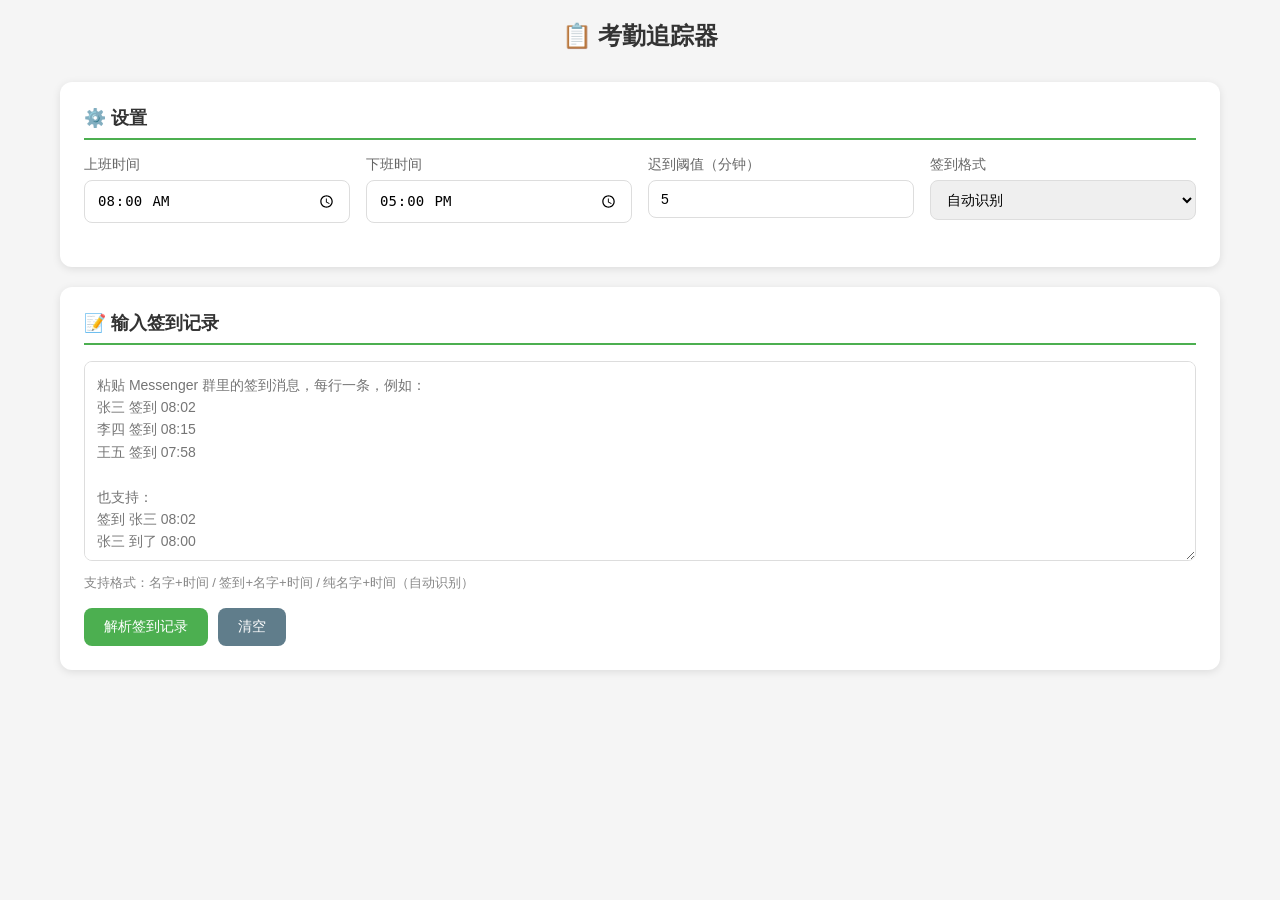
==== index.html @ cb8338b3 "feat: 考勤追踪器 - 纯前端单页应用，支持Messenger签到数据解析和CSV导出" ====
<!DOCTYPE html>
<html lang="zh-CN">
<head>
    <meta charset="UTF-8">
    <meta name="viewport" content="width=device-width, initial-scale=1.0">
    <title>考勤追踪器 - Attendance Tracker</title>
    <style>
        * { margin: 0; padding: 0; box-sizing: border-box; }
        body { font-family: -apple-system, BlinkMacSystemFont, 'Segoe UI', Roboto, sans-serif; background: #f5f5f5; min-height: 100vh; }
        .container { max-width: 1200px; margin: 0 auto; padding: 20px; }
        h1 { text-align: center; color: #333; margin-bottom: 30px; font-size: 24px; }
        .card { background: white; border-radius: 12px; padding: 24px; margin-bottom: 20px; box-shadow: 0 2px 8px rgba(0,0,0,0.1); }
        .card h2 { font-size: 18px; color: #333; margin-bottom: 16px; border-bottom: 2px solid #4CAF50; padding-bottom: 8px; }
        .settings-grid { display: grid; grid-template-columns: repeat(auto-fit, minmax(200px, 1fr)); gap: 16px; margin-bottom: 20px; }
        .form-group { display: flex; flex-direction: column; gap: 6px; }
        .form-group label { font-size: 14px; color: #666; font-weight: 500; }
        .form-group input, .form-group select { padding: 10px 12px; border: 1px solid #ddd; border-radius: 8px; font-size: 14px; }
        .form-group input:focus, .form-group select:focus { outline: none; border-color: #4CAF50; }
        textarea { width: 100%; min-height: 200px; padding: 12px; border: 1px solid #ddd; border-radius: 8px; font-size: 14px; resize: vertical; font-family: inherit; line-height: 1.6; }
        textarea:focus { outline: none; border-color: #4CAF50; }
        .btn { padding: 10px 20px; border: none; border-radius: 8px; font-size: 14px; cursor: pointer; transition: all 0.2s; }
        .btn-primary { background: #4CAF50; color: white; }
        .btn-primary:hover { background: #45a049; }
        .btn-secondary { background: #607D8B; color: white; }
        .btn-secondary:hover { background: #546E7A; }
        .btn-group { display: flex; gap: 10px; margin-top: 16px; flex-wrap: wrap; }
        table { width: 100%; border-collapse: collapse; margin-top: 16px; font-size: 14px; }
        th, td { padding: 12px; text-align: left; border-bottom: 1px solid #eee; }
        th { background: #f8f9fa; font-weight: 600; color: #333; }
        tr:hover { background: #f5f5f5; }
        .status-ok { color: #4CAF50; font-weight: 500; }
        .status-late { color: #f44336; font-weight: 500; }
        .status-early { color: #ff9800; font-weight: 500; }
        .status-absent { color: #9e9e9e; font-weight: 500; }
        .summary { display: grid; grid-template-columns: repeat(auto-fit, minmax(150px, 1fr)); gap: 16px; margin-top: 16px; }
        .summary-item { text-align: center; padding: 16px; background: #f8f9fa; border-radius: 8px; }
        .summary-item .number { font-size: 28px; font-weight: bold; color: #4CAF50; }
        .summary-item .label { font-size: 12px; color: #666; margin-top: 4px; }
        .hint { font-size: 13px; color: #888; margin-top: 8px; line-height: 1.5; }
        .tabs { display: flex; gap: 8px; margin-bottom: 16px; }
        .tab { padding: 8px 16px; border-radius: 20px; background: #f0f0f0; cursor: pointer; font-size: 14px; }
        .tab.active { background: #4CAF50; color: white; }
        .hidden { display: none; }
        @media (max-width: 600px) { .container { padding: 12px; } .card { padding: 16px; } }
    </style>
</head>
<body>
    <div class="container">
        <h1>📋 考勤追踪器</h1>

        <div class="card">
            <h2>⚙️ 设置</h2>
            <div class="settings-grid">
                <div class="form-group">
                    <label>上班时间</label>
                    <input type="time" id="workStart" value="08:00">
                </div>
                <div class="form-group">
                    <label>下班时间</label>
                    <input type="time" id="workEnd" value="17:00">
                </div>
                <div class="form-group">
                    <label>迟到阈值（分钟）</label>
                    <input type="number" id="lateThreshold" value="5" min="0">
                </div>
                <div class="form-group">
                    <label>签到格式</label>
                    <select id="format">
                        <option value="auto">自动识别</option>
                        <option value="签到 时间">签到 + 时间</option>
                        <option value="名字 时间">名字 + 时间</option>
                    </select>
                </div>
            </div>
        </div>

        <div class="card">
            <h2>📝 输入签到记录</h2>
            <textarea id="inputData" placeholder="粘贴 Messenger 群里的签到消息，每行一条，例如：&#10;张三 签到 08:02&#10;李四 签到 08:15&#10;王五 签到 07:58&#10;&#10;也支持：&#10;签到 张三 08:02&#10;张三 到了 08:00"></textarea>
            <div class="hint">支持格式：名字+时间 / 签到+名字+时间 / 纯名字+时间（自动识别）</div>
            <div class="btn-group">
                <button class="btn btn-primary" onclick="parseData()">解析签到记录</button>
                <button class="btn btn-secondary" onclick="clearAll()">清空</button>
            </div>
        </div>

        <div class="card hidden" id="resultCard">
            <h2>📊 考勤结果</h2>
            <div class="summary" id="summary"></div>

            <div class="tabs">
                <div class="tab active" onclick="showTab('table')">详细记录</div>
                <div class="tab" onclick="showTab('csv')">导出CSV</div>
            </div>

            <div id="tableView">
                <table>
                    <thead>
                        <tr>
                            <th>姓名</th>
                            <th>签到时间</th>
                            <th>状态</th>
                            <th>迟到分钟</th>
                            <th>备注</th>
                        </tr>
                    </thead>
                    <tbody id="resultBody"></tbody>
                </table>
            </div>

            <div id="csvView" class="hidden">
                <textarea id="csvOutput" readonly style="min-height: 150px;"></textarea>
                <div class="btn-group">
                    <button class="btn btn-primary" onclick="copyCSV()">复制CSV</button>
                    <button class="btn btn-secondary" onclick="downloadCSV()">下载CSV</button>
                </div>
            </div>
        </div>
    </div>

    <script>
        let parsedData = [];

        function parseTime(str) {
            str = str.trim();
            let match = str.match(/(\d{1,2})[:\uff1a](\d{2})/);
            if (match) return { h: parseInt(match[1]), m: parseInt(match[2]) };
            match = str.match(/(\d{1,2})点(\d{1,2})/);
            if (match) return { h: parseInt(match[1]), m: parseInt(match[2]) };
            match = str.match(/^(\d{1,2})(\d{2})$/);
            if (match) return { h: parseInt(match[1]), m: parseInt(match[2]) };
            return null;
        }

        function timeToMinutes(t) { return t.h * 60 + t.m; }

        function parseData() {
            const input = document.getElementById('inputData').value.trim();
            if (!input) return alert('请输入签到记录');

            const workStart = document.getElementById('workStart').value;
            const lateThreshold = parseInt(document.getElementById('lateThreshold').value);

            const startParts = workStart.split(':');
            const startMinutes = parseInt(startParts[0]) * 60 + parseInt(startParts[1]);

            const lines = input.split('\n').filter(l => l.trim());
            parsedData = [];

            lines.forEach(line => {
                line = line.trim();
                let name = '', timeStr = '', time = null;

                const patterns = [
                    /^(.+?)\s*(签到|到了|到|d|D)\s*(\d{1,2}[:\uff1a:]\d{2}|\d{1,2}点\d{1,2}|\d{4})/,
                    /^(签到|到了|到|d|D)\s*(.+?)\s*(\d{1,2}[:\uff1a:]\d{2}|\d{1,2}点\d{1,2}|\d{4})/,
                    /^(.+?)\s*(\d{1,2}[:\uff1a:]\d{2}|\d{1,2}点\d{1,2}|\d{4})/,
                ];

                for (const p of patterns) {
                    const m = line.match(p);
                    if (m) {
                        if (p === patterns[0]) { name = m[1]; timeStr = m[3]; }
                        else if (p === patterns[1]) { name = m[2]; timeStr = m[3]; }
                        else { name = m[1]; timeStr = m[2]; }
                        time = parseTime(timeStr);
                        break;
                    }
                }

                if (name && time) {
                    const arrival = timeToMinutes(time);
                    const diff = arrival - startMinutes;
                    const isLate = diff > lateThreshold;
                    parsedData.push({
                        name: name.trim(),
                        time: `${String(time.h).padStart(2,'0')}:${String(time.m).padStart(2,'0')}`,
                        status: isLate ? '迟到' : '正常',
                        lateMinutes: isLate ? diff : 0,
                        notes: isLate ? `迟到${diff}分钟` : '✓'
                    });
                }
            });

            if (parsedData.length === 0) {
                alert('未能解析出有效记录，请检查格式');
                return;
            }

            renderResults();
        }

        function renderResults() {
            const card = document.getElementById('resultCard');
            card.classList.remove('hidden');

            const total = parsedData.length;
            const late = parsedData.filter(d => d.status === '迟到').length;
            const onTime = total - late;
            document.getElementById('summary').innerHTML = `
                <div class="summary-item"><div class="number">${total}</div><div class="label">总签到</div></div>
                <div class="summary-item"><div class="number" style="color:#4CAF50">${onTime}</div><div class="label">正常</div></div>
                <div class="summary-item"><div class="number" style="color:#f44336">${late}</div><div class="label">迟到</div></div>
            `;

            const tbody = document.getElementById('resultBody');
            tbody.innerHTML = parsedData.map(d => `
                <tr>
                    <td>${d.name}</td>
                    <td>${d.time}</td>
                    <td class="${d.status === '迟到' ? 'status-late' : 'status-ok'}">${d.status}</td>
                    <td>${d.lateMinutes || '-'}</td>
                    <td>${d.notes}</td>
                </tr>
            `).join('');

            let csv = '姓名,签到时间,状态,迟到分钟,备注\n';
            parsedData.forEach(d => {
                csv += `${d.name},${d.time},${d.status},${d.lateMinutes || 0},${d.notes}\n`;
            });
            document.getElementById('csvOutput').value = csv;
        }

        function showTab(tab) {
            document.querySelectorAll('.tab').forEach((t, i) => t.classList.toggle('active', (tab === 'table' && i === 0) || (tab === 'csv' && i === 1)));
            document.getElementById('tableView').classList.toggle('hidden', tab !== 'table');
            document.getElementById('csvView').classList.toggle('hidden', tab !== 'csv');
        }

        function copyCSV() {
            const el = document.getElementById('csvOutput');
            el.select();
            document.execCommand('copy');
            alert('CSV 已复制到剪贴板');
        }

        function downloadCSV() {
            const csv = document.getElementById('csvOutput').value;
            const blob = new Blob(['\uFEFF' + csv], { type: 'text/csv;charset=utf-8;' });
            const link = document.createElement('a');
            link.href = URL.createObjectURL(blob);
            link.download = `考勤记录_${new Date().toISOString().slice(0,10)}.csv`;
            link.click();
        }

        function clearAll() {
            document.getElementById('inputData').value = '';
            document.getElementById('resultCard').classList.add('hidden');
            parsedData = [];
        }
    </script>
</body>
</html>
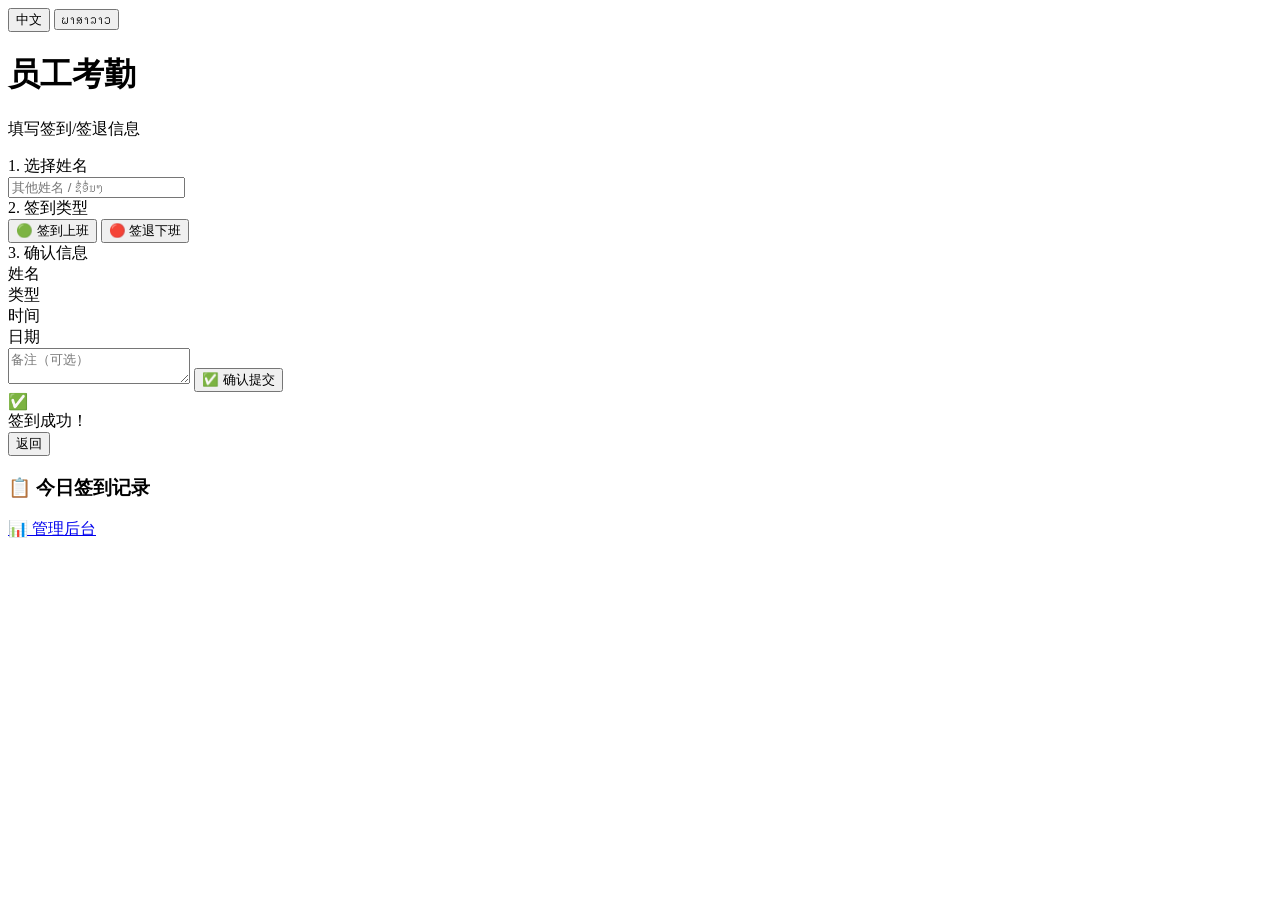
==== commit 4e55c01c: "feat: 双语考勤表单系统（中文+老挝文） - 员工签到/签退表单 - 管理后台+CSV导出 - Supabase云端存储或本地localStorage - 支持中老双语切换" ====
--- a/index.html
+++ b/index.html
@@ -3,251 +3,66 @@
 <head>
     <meta charset="UTF-8">
     <meta name="viewport" content="width=device-width, initial-scale=1.0">
-    <title>考勤追踪器 - Attendance Tracker</title>
-    <style>
-        * { margin: 0; padding: 0; box-sizing: border-box; }
-        body { font-family: -apple-system, BlinkMacSystemFont, 'Segoe UI', Roboto, sans-serif; background: #f5f5f5; min-height: 100vh; }
-        .container { max-width: 1200px; margin: 0 auto; padding: 20px; }
-        h1 { text-align: center; color: #333; margin-bottom: 30px; font-size: 24px; }
-        .card { background: white; border-radius: 12px; padding: 24px; margin-bottom: 20px; box-shadow: 0 2px 8px rgba(0,0,0,0.1); }
-        .card h2 { font-size: 18px; color: #333; margin-bottom: 16px; border-bottom: 2px solid #4CAF50; padding-bottom: 8px; }
-        .settings-grid { display: grid; grid-template-columns: repeat(auto-fit, minmax(200px, 1fr)); gap: 16px; margin-bottom: 20px; }
-        .form-group { display: flex; flex-direction: column; gap: 6px; }
-        .form-group label { font-size: 14px; color: #666; font-weight: 500; }
-        .form-group input, .form-group select { padding: 10px 12px; border: 1px solid #ddd; border-radius: 8px; font-size: 14px; }
-        .form-group input:focus, .form-group select:focus { outline: none; border-color: #4CAF50; }
-        textarea { width: 100%; min-height: 200px; padding: 12px; border: 1px solid #ddd; border-radius: 8px; font-size: 14px; resize: vertical; font-family: inherit; line-height: 1.6; }
-        textarea:focus { outline: none; border-color: #4CAF50; }
-        .btn { padding: 10px 20px; border: none; border-radius: 8px; font-size: 14px; cursor: pointer; transition: all 0.2s; }
-        .btn-primary { background: #4CAF50; color: white; }
-        .btn-primary:hover { background: #45a049; }
-        .btn-secondary { background: #607D8B; color: white; }
-        .btn-secondary:hover { background: #546E7A; }
-        .btn-group { display: flex; gap: 10px; margin-top: 16px; flex-wrap: wrap; }
-        table { width: 100%; border-collapse: collapse; margin-top: 16px; font-size: 14px; }
-        th, td { padding: 12px; text-align: left; border-bottom: 1px solid #eee; }
-        th { background: #f8f9fa; font-weight: 600; color: #333; }
-        tr:hover { background: #f5f5f5; }
-        .status-ok { color: #4CAF50; font-weight: 500; }
-        .status-late { color: #f44336; font-weight: 500; }
-        .status-early { color: #ff9800; font-weight: 500; }
-        .status-absent { color: #9e9e9e; font-weight: 500; }
-        .summary { display: grid; grid-template-columns: repeat(auto-fit, minmax(150px, 1fr)); gap: 16px; margin-top: 16px; }
-        .summary-item { text-align: center; padding: 16px; background: #f8f9fa; border-radius: 8px; }
-        .summary-item .number { font-size: 28px; font-weight: bold; color: #4CAF50; }
-        .summary-item .label { font-size: 12px; color: #666; margin-top: 4px; }
-        .hint { font-size: 13px; color: #888; margin-top: 8px; line-height: 1.5; }
-        .tabs { display: flex; gap: 8px; margin-bottom: 16px; }
-        .tab { padding: 8px 16px; border-radius: 20px; background: #f0f0f0; cursor: pointer; font-size: 14px; }
-        .tab.active { background: #4CAF50; color: white; }
-        .hidden { display: none; }
-        @media (max-width: 600px) { .container { padding: 12px; } .card { padding: 16px; } }
-    </style>
+    <title>考勤系统 | ລະບົບການເຊັກອິນ</title>
+    <link rel="stylesheet" href="style.css">
 </head>
 <body>
     <div class="container">
-        <h1>📋 考勤追踪器</h1>
-
-        <div class="card">
-            <h2>⚙️ 设置</h2>
-            <div class="settings-grid">
-                <div class="form-group">
-                    <label>上班时间</label>
-                    <input type="time" id="workStart" value="08:00">
-                </div>
-                <div class="form-group">
-                    <label>下班时间</label>
-                    <input type="time" id="workEnd" value="17:00">
-                </div>
-                <div class="form-group">
-                    <label>迟到阈值（分钟）</label>
-                    <input type="number" id="lateThreshold" value="5" min="0">
-                </div>
-                <div class="form-group">
-                    <label>签到格式</label>
-                    <select id="format">
-                        <option value="auto">自动识别</option>
-                        <option value="签到 时间">签到 + 时间</option>
-                        <option value="名字 时间">名字 + 时间</option>
-                    </select>
+        <div class="lang-switch">
+            <button id="btn-zh" class="lang-btn active" onclick="setLang('zh')">中文</button>
+            <button id="btn-la" class="lang-btn" onclick="setLang('la')">ພາສາລາວ</button>
+        </div>
+        <div class="header">
+            <h1 id="title">员工考勤</h1>
+            <p id="subtitle">填写签到/签退信息</p>
+            <div class="date-display" id="current-date"></div>
+            <div class="time-display" id="current-time"></div>
+        </div>
+        <div class="form-card" id="checkin-card">
+            <div class="step" id="step1">
+                <div class="step-label" id="step1-label">1. 选择姓名</div>
+                <div class="name-grid" id="name-grid"></div>
+                <div class="custom-name">
+                    <input type="text" id="custom-name-input" placeholder="其他姓名 / ຊື່ອື່ນໆ" />
                 </div>
             </div>
-        </div>
-
-        <div class="card">
-            <h2>📝 输入签到记录</h2>
-            <textarea id="inputData" placeholder="粘贴 Messenger 群里的签到消息，每行一条，例如：&#10;张三 签到 08:02&#10;李四 签到 08:15&#10;王五 签到 07:58&#10;&#10;也支持：&#10;签到 张三 08:02&#10;张三 到了 08:00"></textarea>
-            <div class="hint">支持格式：名字+时间 / 签到+名字+时间 / 纯名字+时间（自动识别）</div>
-            <div class="btn-group">
-                <button class="btn btn-primary" onclick="parseData()">解析签到记录</button>
-                <button class="btn btn-secondary" onclick="clearAll()">清空</button>
+            <div class="step hidden" id="step2">
+                <div class="step-label" id="step2-label">2. 签到类型</div>
+                <div class="type-btns">
+                    <button class="type-btn checkin" onclick="selectType('checkin')">
+                        <span class="type-icon">🟢</span>
+                        <span id="label-checkin">签到上班</span>
+                    </button>
+                    <button class="type-btn checkout" onclick="selectType('checkout')">
+                        <span class="type-icon">🔴</span>
+                        <span id="label-checkout">签退下班</span>
+                    </button>
+                </div>
+            </div>
+            <div class="step hidden" id="step3">
+                <div class="step-label" id="step3-label">3. 确认信息</div>
+                <div class="confirm-box">
+                    <div class="confirm-row"><span class="confirm-label" id="confirm-name-label">姓名</span><span class="confirm-value" id="confirm-name"></span></div>
+                    <div class="confirm-row"><span class="confirm-label" id="confirm-type-label">类型</span><span class="confirm-value" id="confirm-type"></span></div>
+                    <div class="confirm-row"><span class="confirm-label" id="confirm-time-label">时间</span><span class="confirm-value" id="confirm-time"></span></div>
+                    <div class="confirm-row"><span class="confirm-label" id="confirm-date-label">日期</span><span class="confirm-value" id="confirm-date"></span></div>
+                </div>
+                <textarea id="notes-input" rows="2" placeholder="备注（可选）"></textarea>
+                <button class="submit-btn" onclick="submitRecord()"><span id="submit-label">✅ 确认提交</span></button>
             </div>
         </div>
-
-        <div class="card hidden" id="resultCard">
-            <h2>📊 考勤结果</h2>
-            <div class="summary" id="summary"></div>
-
-            <div class="tabs">
-                <div class="tab active" onclick="showTab('table')">详细记录</div>
-                <div class="tab" onclick="showTab('csv')">导出CSV</div>
-            </div>
-
-            <div id="tableView">
-                <table>
-                    <thead>
-                        <tr>
-                            <th>姓名</th>
-                            <th>签到时间</th>
-                            <th>状态</th>
-                            <th>迟到分钟</th>
-                            <th>备注</th>
-                        </tr>
-                    </thead>
-                    <tbody id="resultBody"></tbody>
-                </table>
-            </div>
-
-            <div id="csvView" class="hidden">
-                <textarea id="csvOutput" readonly style="min-height: 150px;"></textarea>
-                <div class="btn-group">
-                    <button class="btn btn-primary" onclick="copyCSV()">复制CSV</button>
-                    <button class="btn btn-secondary" onclick="downloadCSV()">下载CSV</button>
-                </div>
-            </div>
+        <div class="success-msg hidden" id="success-msg">
+            <div class="success-icon">✅</div>
+            <div id="success-text">签到成功！</div>
+            <button class="back-btn" onclick="resetForm()"><span id="back-label">返回</span></button>
         </div>
+        <div class="history-section" id="history-section">
+            <h3 id="history-title">📋 今日签到记录</h3>
+            <div id="history-list"></div>
+        </div>
+        <div class="footer-links"><a href="admin.html" id="admin-link">📊 管理后台</a></div>
     </div>
-
-    <script>
-        let parsedData = [];
-
-        function parseTime(str) {
-            str = str.trim();
-            let match = str.match(/(\d{1,2})[:\uff1a](\d{2})/);
-            if (match) return { h: parseInt(match[1]), m: parseInt(match[2]) };
-            match = str.match(/(\d{1,2})点(\d{1,2})/);
-            if (match) return { h: parseInt(match[1]), m: parseInt(match[2]) };
-            match = str.match(/^(\d{1,2})(\d{2})$/);
-            if (match) return { h: parseInt(match[1]), m: parseInt(match[2]) };
-            return null;
-        }
-
-        function timeToMinutes(t) { return t.h * 60 + t.m; }
-
-        function parseData() {
-            const input = document.getElementById('inputData').value.trim();
-            if (!input) return alert('请输入签到记录');
-
-            const workStart = document.getElementById('workStart').value;
-            const lateThreshold = parseInt(document.getElementById('lateThreshold').value);
-
-            const startParts = workStart.split(':');
-            const startMinutes = parseInt(startParts[0]) * 60 + parseInt(startParts[1]);
-
-            const lines = input.split('\n').filter(l => l.trim());
-            parsedData = [];
-
-            lines.forEach(line => {
-                line = line.trim();
-                let name = '', timeStr = '', time = null;
-
-                const patterns = [
-                    /^(.+?)\s*(签到|到了|到|d|D)\s*(\d{1,2}[:\uff1a:]\d{2}|\d{1,2}点\d{1,2}|\d{4})/,
-                    /^(签到|到了|到|d|D)\s*(.+?)\s*(\d{1,2}[:\uff1a:]\d{2}|\d{1,2}点\d{1,2}|\d{4})/,
-                    /^(.+?)\s*(\d{1,2}[:\uff1a:]\d{2}|\d{1,2}点\d{1,2}|\d{4})/,
-                ];
-
-                for (const p of patterns) {
-                    const m = line.match(p);
-                    if (m) {
-                        if (p === patterns[0]) { name = m[1]; timeStr = m[3]; }
-                        else if (p === patterns[1]) { name = m[2]; timeStr = m[3]; }
-                        else { name = m[1]; timeStr = m[2]; }
-                        time = parseTime(timeStr);
-                        break;
-                    }
-                }
-
-                if (name && time) {
-                    const arrival = timeToMinutes(time);
-                    const diff = arrival - startMinutes;
-                    const isLate = diff > lateThreshold;
-                    parsedData.push({
-                        name: name.trim(),
-                        time: `${String(time.h).padStart(2,'0')}:${String(time.m).padStart(2,'0')}`,
-                        status: isLate ? '迟到' : '正常',
-                        lateMinutes: isLate ? diff : 0,
-                        notes: isLate ? `迟到${diff}分钟` : '✓'
-                    });
-                }
-            });
-
-            if (parsedData.length === 0) {
-                alert('未能解析出有效记录，请检查格式');
-                return;
-            }
-
-            renderResults();
-        }
-
-        function renderResults() {
-            const card = document.getElementById('resultCard');
-            card.classList.remove('hidden');
-
-            const total = parsedData.length;
-            const late = parsedData.filter(d => d.status === '迟到').length;
-            const onTime = total - late;
-            document.getElementById('summary').innerHTML = `
-                <div class="summary-item"><div class="number">${total}</div><div class="label">总签到</div></div>
-                <div class="summary-item"><div class="number" style="color:#4CAF50">${onTime}</div><div class="label">正常</div></div>
-                <div class="summary-item"><div class="number" style="color:#f44336">${late}</div><div class="label">迟到</div></div>
-            `;
-
-            const tbody = document.getElementById('resultBody');
-            tbody.innerHTML = parsedData.map(d => `
-                <tr>
-                    <td>${d.name}</td>
-                    <td>${d.time}</td>
-                    <td class="${d.status === '迟到' ? 'status-late' : 'status-ok'}">${d.status}</td>
-                    <td>${d.lateMinutes || '-'}</td>
-                    <td>${d.notes}</td>
-                </tr>
-            `).join('');
-
-            let csv = '姓名,签到时间,状态,迟到分钟,备注\n';
-            parsedData.forEach(d => {
-                csv += `${d.name},${d.time},${d.status},${d.lateMinutes || 0},${d.notes}\n`;
-            });
-            document.getElementById('csvOutput').value = csv;
-        }
-
-        function showTab(tab) {
-            document.querySelectorAll('.tab').forEach((t, i) => t.classList.toggle('active', (tab === 'table' && i === 0) || (tab === 'csv' && i === 1)));
-            document.getElementById('tableView').classList.toggle('hidden', tab !== 'table');
-            document.getElementById('csvView').classList.toggle('hidden', tab !== 'csv');
-        }
-
-        function copyCSV() {
-            const el = document.getElementById('csvOutput');
-            el.select();
-            document.execCommand('copy');
-            alert('CSV 已复制到剪贴板');
-        }
-
-        function downloadCSV() {
-            const csv = document.getElementById('csvOutput').value;
-            const blob = new Blob(['\uFEFF' + csv], { type: 'text/csv;charset=utf-8;' });
-            const link = document.createElement('a');
-            link.href = URL.createObjectURL(blob);
-            link.download = `考勤记录_${new Date().toISOString().slice(0,10)}.csv`;
-            link.click();
-        }
-
-        function clearAll() {
-            document.getElementById('inputData').value = '';
-            document.getElementById('resultCard').classList.add('hidden');
-            parsedData = [];
-        }
-    </script>
+    <script src="config.js"></script>
+    <script src="app.js"></script>
 </body>
 </html>
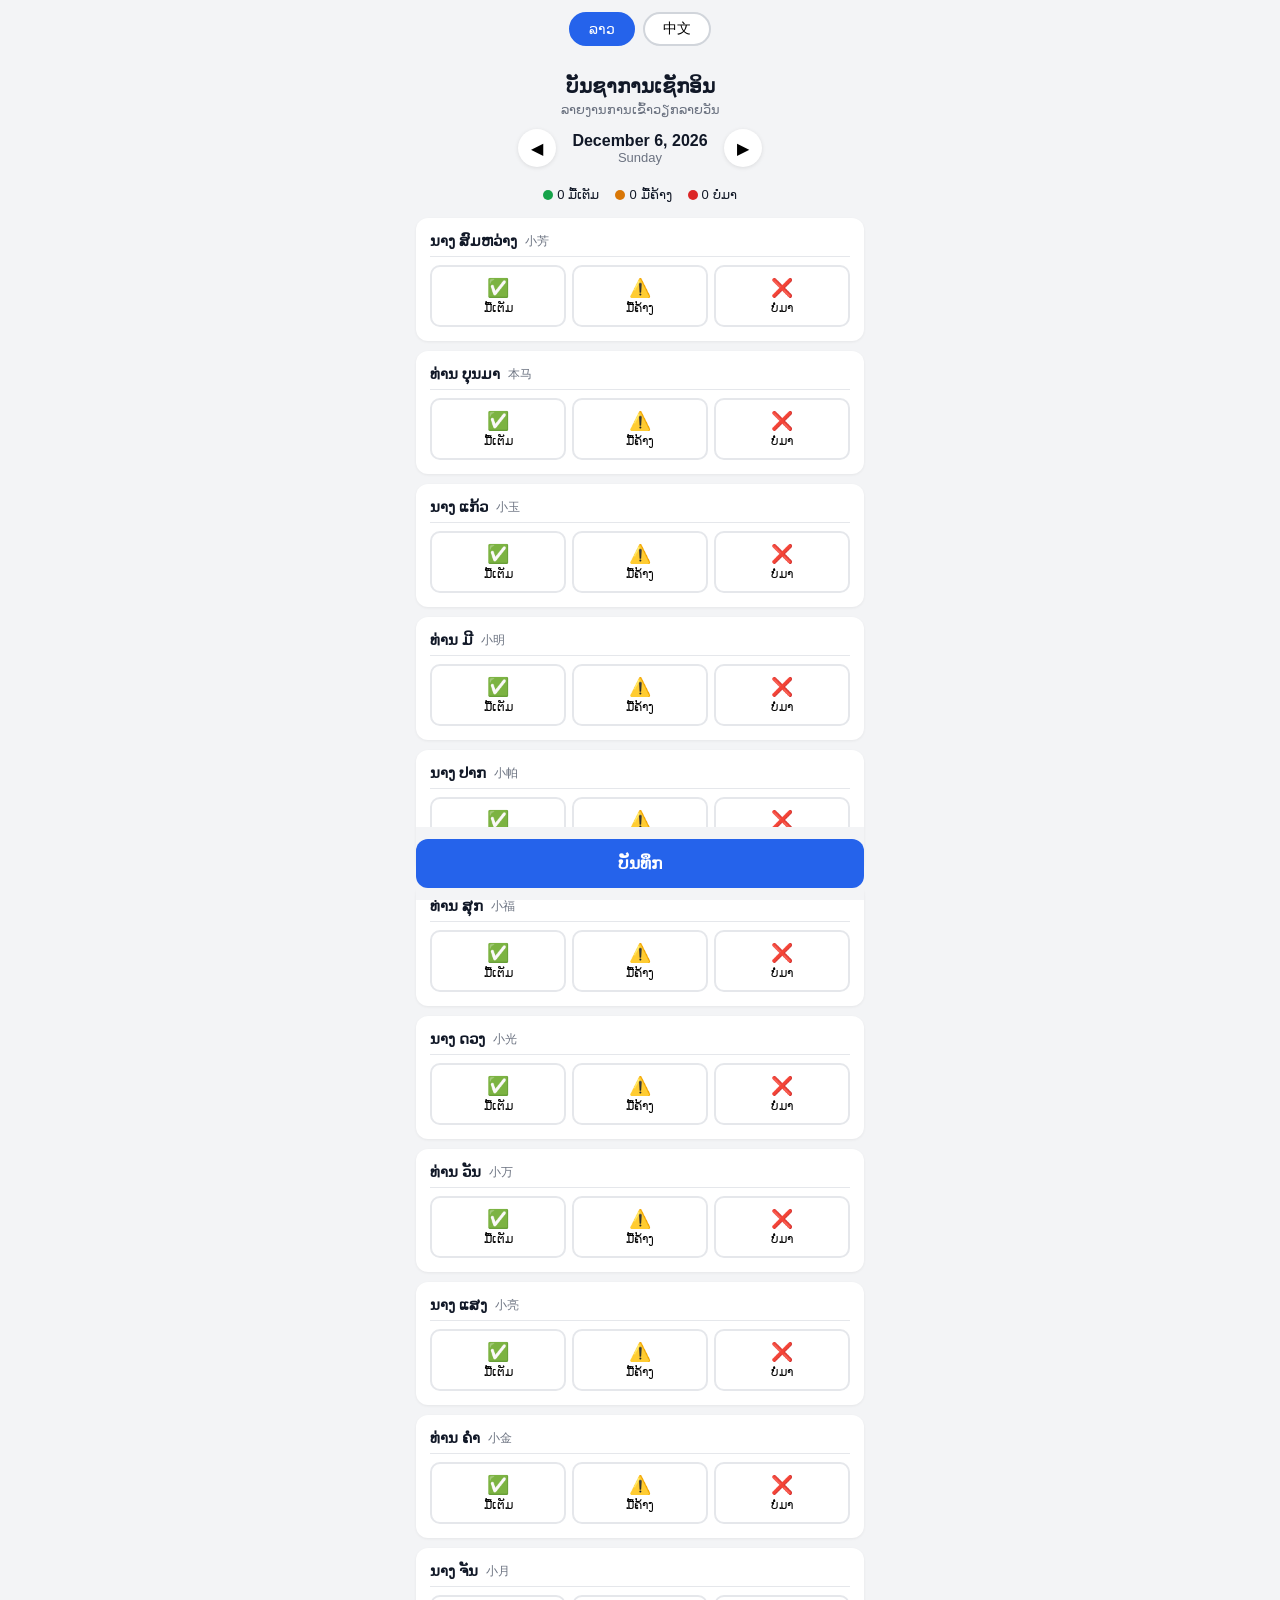
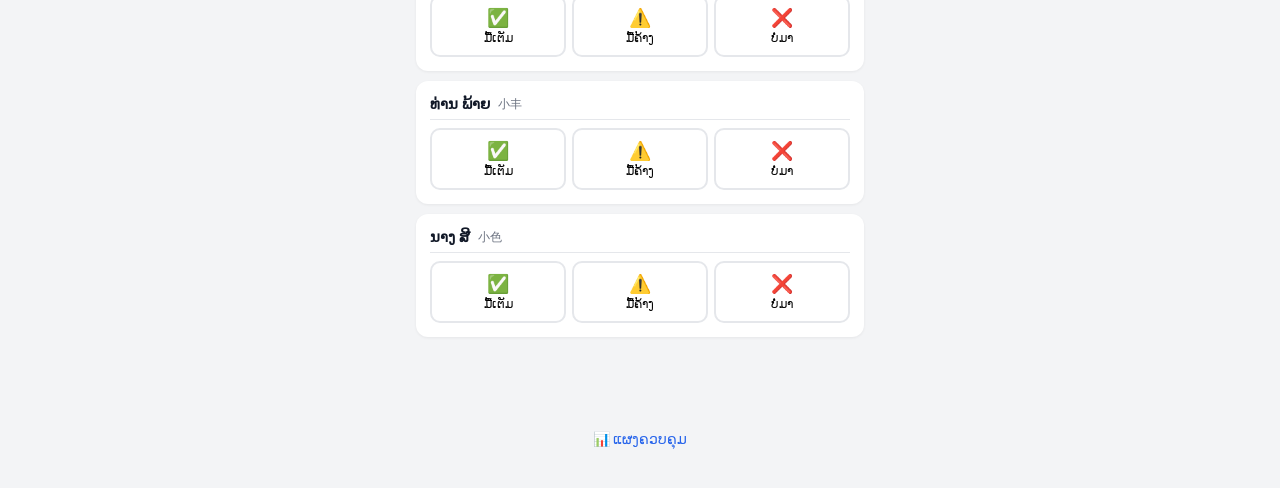
==== commit 177007e6: "feat: 重写为每日考勤表单系统 - 老挝主管每天给每人勾选:全天/半天/缺勤 - 中老双语切换 - 月度汇总统计 - CSV导出 - 支持localStorage离线使用" ====
--- a/index.html
+++ b/index.html
@@ -1,66 +1,41 @@
 <!DOCTYPE html>
-<html lang="zh-CN">
+<html lang="lo">
 <head>
     <meta charset="UTF-8">
     <meta name="viewport" content="width=device-width, initial-scale=1.0">
-    <title>考勤系统 | ລະບົບການເຊັກອິນ</title>
+    <title>ລະບົບການເຊັກອິນ</title>
     <link rel="stylesheet" href="style.css">
 </head>
 <body>
-    <div class="container">
-        <div class="lang-switch">
-            <button id="btn-zh" class="lang-btn active" onclick="setLang('zh')">中文</button>
-            <button id="btn-la" class="lang-btn" onclick="setLang('la')">ພາສາລາວ</button>
+    <div class="app">
+        <div class="lang-bar">
+            <button class="lang-btn active" data-lang="lo" onclick="setLang('lo')">ລາວ</button>
+            <button class="lang-btn" data-lang="zh" onclick="setLang('zh')">中文</button>
         </div>
         <div class="header">
-            <h1 id="title">员工考勤</h1>
-            <p id="subtitle">填写签到/签退信息</p>
-            <div class="date-display" id="current-date"></div>
-            <div class="time-display" id="current-time"></div>
-        </div>
-        <div class="form-card" id="checkin-card">
-            <div class="step" id="step1">
-                <div class="step-label" id="step1-label">1. 选择姓名</div>
-                <div class="name-grid" id="name-grid"></div>
-                <div class="custom-name">
-                    <input type="text" id="custom-name-input" placeholder="其他姓名 / ຊື່ອື່ນໆ" />
+            <h1 id="page-title">ບັນຊາການເຊັກອິນ</h1>
+            <p id="page-sub">ລາຍງານການເຂົ້າວຽກລາຍວັນ</p>
+            <div class="date-nav">
+                <button class="nav-btn" onclick="changeDate(-1)">◀</button>
+                <div class="date-info">
+                    <div class="date-display" id="current-date"></div>
+                    <div class="day-display" id="current-day"></div>
                 </div>
-            </div>
-            <div class="step hidden" id="step2">
-                <div class="step-label" id="step2-label">2. 签到类型</div>
-                <div class="type-btns">
-                    <button class="type-btn checkin" onclick="selectType('checkin')">
-                        <span class="type-icon">🟢</span>
-                        <span id="label-checkin">签到上班</span>
-                    </button>
-                    <button class="type-btn checkout" onclick="selectType('checkout')">
-                        <span class="type-icon">🔴</span>
-                        <span id="label-checkout">签退下班</span>
-                    </button>
-                </div>
-            </div>
-            <div class="step hidden" id="step3">
-                <div class="step-label" id="step3-label">3. 确认信息</div>
-                <div class="confirm-box">
-                    <div class="confirm-row"><span class="confirm-label" id="confirm-name-label">姓名</span><span class="confirm-value" id="confirm-name"></span></div>
-                    <div class="confirm-row"><span class="confirm-label" id="confirm-type-label">类型</span><span class="confirm-value" id="confirm-type"></span></div>
-                    <div class="confirm-row"><span class="confirm-label" id="confirm-time-label">时间</span><span class="confirm-value" id="confirm-time"></span></div>
-                    <div class="confirm-row"><span class="confirm-label" id="confirm-date-label">日期</span><span class="confirm-value" id="confirm-date"></span></div>
-                </div>
-                <textarea id="notes-input" rows="2" placeholder="备注（可选）"></textarea>
-                <button class="submit-btn" onclick="submitRecord()"><span id="submit-label">✅ 确认提交</span></button>
+                <button class="nav-btn" onclick="changeDate(1)">▶</button>
             </div>
         </div>
-        <div class="success-msg hidden" id="success-msg">
-            <div class="success-icon">✅</div>
-            <div id="success-text">签到成功！</div>
-            <button class="back-btn" onclick="resetForm()"><span id="back-label">返回</span></button>
+        <div class="summary-bar" id="summary-bar">
+            <span class="s-item"><span class="s-dot full"></span><span id="s-full">0</span> <span id="s-full-label">ມື້ເຕັມ</span></span>
+            <span class="s-item"><span class="s-dot half"></span><span id="s-half">0</span> <span id="s-half-label">ມື້ຄ້າງ</span></span>
+            <span class="s-item"><span class="s-dot absent"></span><span id="s-absent">0</span> <span id="s-absent-label">ບໍ່ມາ</span></span>
         </div>
-        <div class="history-section" id="history-section">
-            <h3 id="history-title">📋 今日签到记录</h3>
-            <div id="history-list"></div>
+        <div class="worker-list" id="worker-list"></div>
+        <div class="save-bar">
+            <button class="save-btn" id="save-btn" onclick="saveRecord()">
+                <span id="save-label">ບັນທຶກ</span>
+            </button>
         </div>
-        <div class="footer-links"><a href="admin.html" id="admin-link">📊 管理后台</a></div>
+        <div class="admin-link"><a href="admin.html" id="admin-link-text">📊 ແຜງຄວບຄຸມ</a></div>
     </div>
     <script src="config.js"></script>
     <script src="app.js"></script>
--- a/style.css
+++ b/style.css
@@ -0,0 +1,56 @@
+*{margin:0;padding:0;box-sizing:border-box}
+:root{--p:#2563eb;--p-l:#dbeafe;--ok:#16a34a;--ok-b:#dcfce7;--warn:#d97706;--warn-b:#fef3c7;--err:#dc2626;--err-b:#fee2e2;--g50:#f9fafb;--g100:#f3f4f6;--g200:#e5e7eb;--g300:#d1d5db;--g500:#6b7280;--g700:#374151;--g900:#111827}
+body{font-family:-apple-system,BlinkMacSystemFont,'Segoe UI',Roboto,sans-serif;background:var(--g100);color:var(--g900);min-height:100vh}
+.app,.admin{max-width:480px;margin:0 auto;padding:0 16px 40px}
+.lang-bar{display:flex;justify-content:center;gap:8px;padding:12px 0}
+.lang-btn{padding:6px 18px;border:2px solid var(--g300);border-radius:20px;background:#fff;font-size:14px;cursor:pointer;transition:.2s}
+.lang-btn.active{background:var(--p);color:#fff;border-color:var(--p)}
+.header{text-align:center;padding:16px 0 8px}
+.header h1{font-size:20px;margin-bottom:4px}
+.header p{font-size:13px;color:var(--g500);margin-bottom:12px}
+.date-nav{display:flex;align-items:center;justify-content:center;gap:16px}
+.nav-btn{width:38px;height:38px;border:none;border-radius:50%;background:#fff;font-size:16px;cursor:pointer;box-shadow:0 1px 4px rgba(0,0,0,.1)}
+.date-info{text-align:center}
+.date-display{font-size:16px;font-weight:600}
+.day-display{font-size:13px;color:var(--g500)}
+.summary-bar{display:flex;justify-content:center;gap:16px;padding:12px 0;margin-bottom:4px}
+.s-item{display:flex;align-items:center;gap:4px;font-size:13px;font-weight:500}
+.s-dot{width:10px;height:10px;border-radius:50%}
+.s-dot.full{background:var(--ok)}.s-dot.half{background:var(--warn)}.s-dot.absent{background:var(--err)}
+.worker-list{display:flex;flex-direction:column;gap:10px}
+.worker-card{background:#fff;border-radius:12px;padding:14px;box-shadow:0 1px 3px rgba(0,0,0,.06)}
+.worker-name{font-size:15px;font-weight:600;margin-bottom:8px;padding-bottom:6px;border-bottom:1px solid var(--g200);display:flex;align-items:center;gap:8px}
+.worker-zh{font-size:12px;color:var(--g500);font-weight:400}
+.status-btns{display:grid;grid-template-columns:1fr 1fr 1fr;gap:6px}
+.status-btn{display:flex;flex-direction:column;align-items:center;gap:2px;padding:10px 4px;border:2px solid var(--g200);border-radius:10px;background:#fff;font-size:12px;cursor:pointer;transition:.2s}
+.status-btn .s-icon{font-size:18px}
+.status-btn.full:hover,.status-btn.full.selected{border-color:var(--ok);background:var(--ok-b)}
+.status-btn.half:hover,.status-btn.half.selected{border-color:var(--warn);background:var(--warn-b)}
+.status-btn.absent:hover,.status-btn.absent.selected{border-color:var(--err);background:var(--err-b)}
+.save-bar{position:sticky;bottom:0;padding:12px 0;background:var(--g100)}
+.save-btn{width:100%;padding:14px;border:none;border-radius:12px;background:var(--p);color:#fff;font-size:17px;font-weight:600;cursor:pointer;transition:.2s}
+.save-btn:active{transform:scale(.98)}.save-btn.saved{background:var(--ok)}
+.admin-link{text-align:center;margin-top:20px}
+.admin-link a{color:var(--p);text-decoration:none;font-size:14px}
+.admin-header{text-align:center;padding:20px 0 8px}
+.admin-header h1{font-size:22px;margin-bottom:4px}
+.admin-header p{font-size:13px;color:var(--g500);margin-bottom:12px}
+.month-nav{display:flex;align-items:center;justify-content:center;gap:16px}
+.month-label{font-size:17px;font-weight:600}
+.month-stats{display:flex;justify-content:space-around;padding:16px 0;border-bottom:1px solid var(--g200);margin-bottom:12px}
+.mstat{text-align:center}
+.mstat-num{display:block;font-size:22px;font-weight:700}
+.mstat-label{font-size:11px;color:var(--g500)}
+.mstat.full .mstat-num{color:var(--ok)}.mstat.half .mstat-num{color:var(--warn)}.mstat.absent .mstat-num{color:var(--err)}
+.summary-table-wrap{overflow-x:auto;margin-bottom:16px}
+.summary-table{width:100%;border-collapse:collapse;background:#fff;border-radius:10px;overflow:hidden;font-size:13px}
+.summary-table th,.summary-table td{padding:10px 8px;text-align:center;border-bottom:1px solid var(--g200)}
+.summary-table th{background:var(--g50);font-weight:600;font-size:12px}
+.summary-table td.name-cell{text-align:left;line-height:1.4}
+.day-detail{display:none;background:#fff;border-radius:10px;padding:14px;margin-bottom:12px}
+.day-detail.active{display:block}
+.day-detail h3{font-size:15px;margin-bottom:8px}
+.export-bar{display:flex;gap:10px;margin-top:16px}
+.export-btn{flex:1;padding:12px;border:none;border-radius:10px;background:var(--p);color:#fff;font-size:14px;cursor:pointer;text-decoration:none;text-align:center;display:block}
+.export-btn.secondary{background:var(--g200);color:var(--g700)}
+@media(max-width:360px){.status-btn{font-size:11px;padding:8px 2px}.status-btn .s-icon{font-size:15px}.worker-name{font-size:14px}}
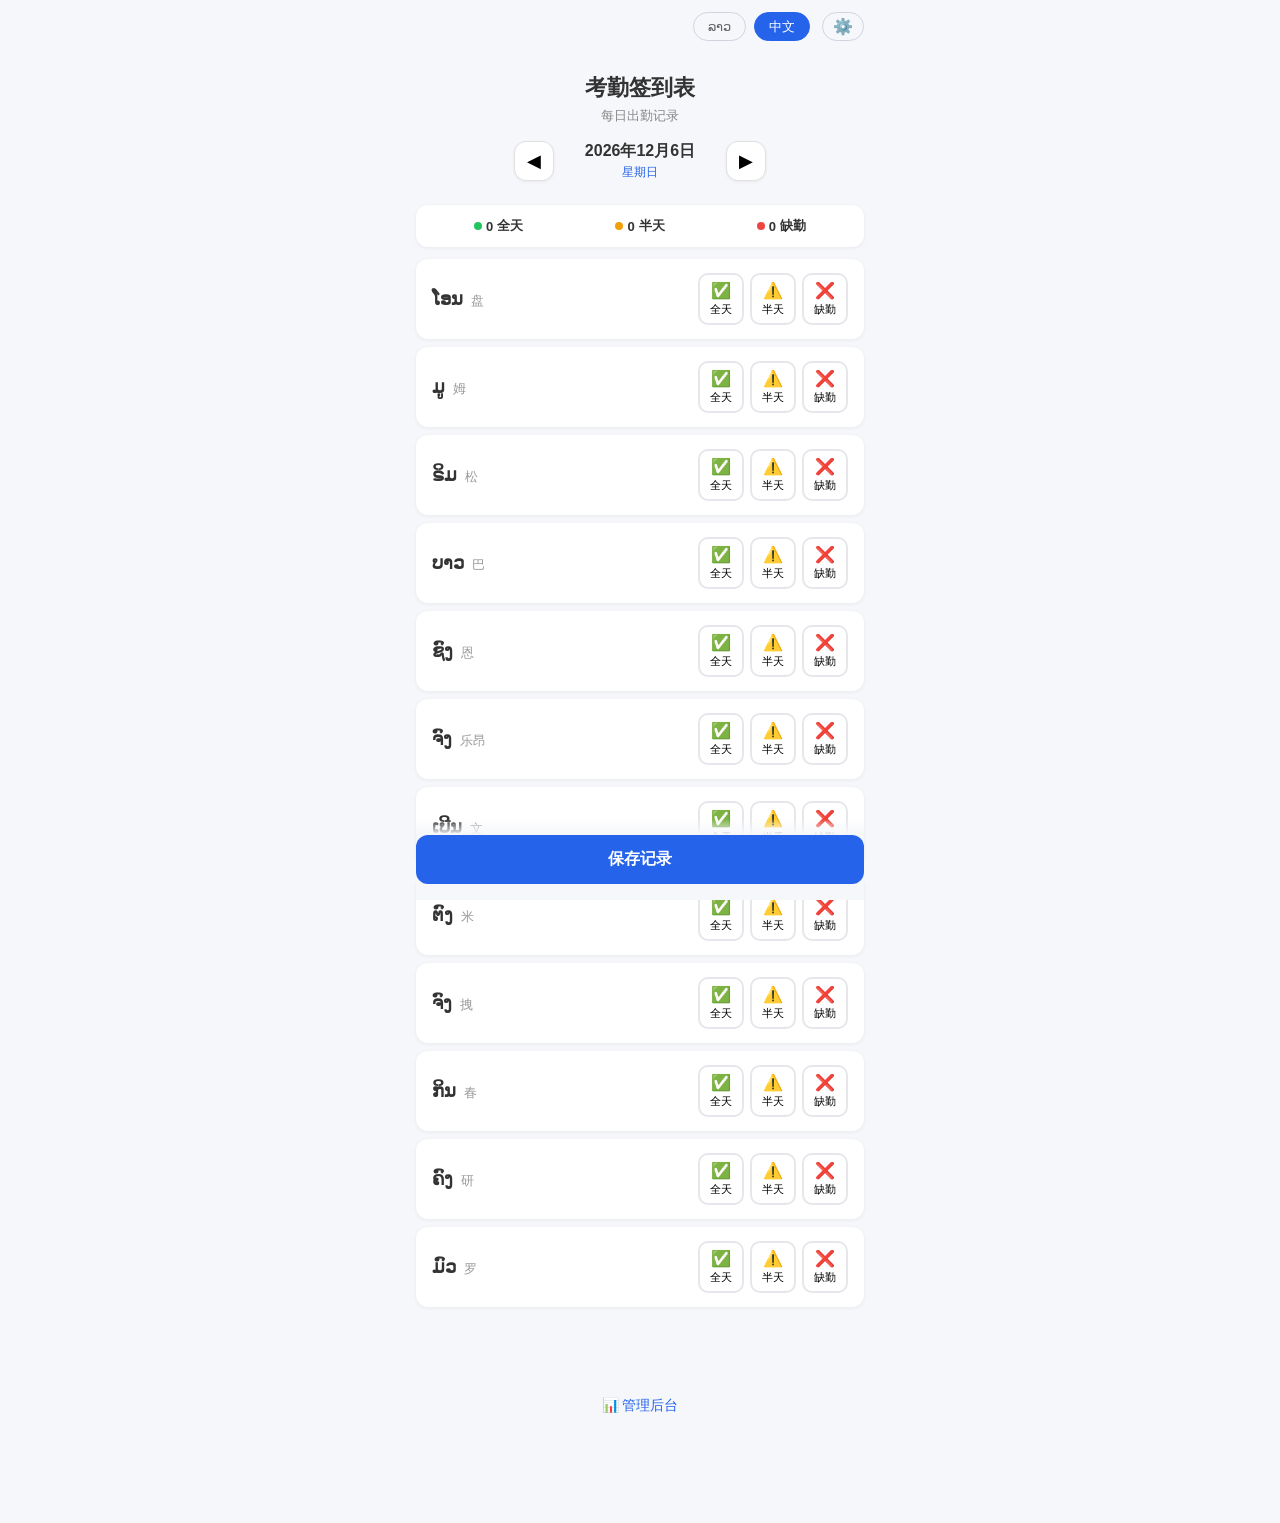
==== commit f2f20300: "feat: 添加Token设置按钮" ====
--- a/index.html
+++ b/index.html
@@ -4,6 +4,9 @@
     <meta charset="UTF-8">
     <meta name="viewport" content="width=device-width, initial-scale=1.0">
     <title>ລະບົບການເຊັກອິນ</title>
+    <link rel="preconnect" href="https://fonts.googleapis.com">
+    <link rel="preconnect" href="https://fonts.gstatic.com" crossorigin>
+    <link href="https://fonts.googleapis.com/css2?family=Noto+Sans+Lao:wght@400;600;700&display=swap" rel="stylesheet">
     <link rel="stylesheet" href="style.css">
 </head>
 <body>
@@ -11,6 +14,7 @@
         <div class="lang-bar">
             <button class="lang-btn active" data-lang="lo" onclick="setLang('lo')">ລາວ</button>
             <button class="lang-btn" data-lang="zh" onclick="setLang('zh')">中文</button>
+            <button class="token-btn" onclick="showTokenModal()">⚙️</button>
         </div>
         <div class="header">
             <h1 id="page-title">ບັນຊາການເຊັກອິນ</h1>
--- a/style.css
+++ b/style.css
@@ -1,56 +1,58 @@
-*{margin:0;padding:0;box-sizing:border-box}
-:root{--p:#2563eb;--p-l:#dbeafe;--ok:#16a34a;--ok-b:#dcfce7;--warn:#d97706;--warn-b:#fef3c7;--err:#dc2626;--err-b:#fee2e2;--g50:#f9fafb;--g100:#f3f4f6;--g200:#e5e7eb;--g300:#d1d5db;--g500:#6b7280;--g700:#374151;--g900:#111827}
-body{font-family:-apple-system,BlinkMacSystemFont,'Segoe UI',Roboto,sans-serif;background:var(--g100);color:var(--g900);min-height:100vh}
-.app,.admin{max-width:480px;margin:0 auto;padding:0 16px 40px}
-.lang-bar{display:flex;justify-content:center;gap:8px;padding:12px 0}
-.lang-btn{padding:6px 18px;border:2px solid var(--g300);border-radius:20px;background:#fff;font-size:14px;cursor:pointer;transition:.2s}
-.lang-btn.active{background:var(--p);color:#fff;border-color:var(--p)}
-.header{text-align:center;padding:16px 0 8px}
-.header h1{font-size:20px;margin-bottom:4px}
-.header p{font-size:13px;color:var(--g500);margin-bottom:12px}
-.date-nav{display:flex;align-items:center;justify-content:center;gap:16px}
-.nav-btn{width:38px;height:38px;border:none;border-radius:50%;background:#fff;font-size:16px;cursor:pointer;box-shadow:0 1px 4px rgba(0,0,0,.1)}
-.date-info{text-align:center}
-.date-display{font-size:16px;font-weight:600}
-.day-display{font-size:13px;color:var(--g500)}
-.summary-bar{display:flex;justify-content:center;gap:16px;padding:12px 0;margin-bottom:4px}
-.s-item{display:flex;align-items:center;gap:4px;font-size:13px;font-weight:500}
-.s-dot{width:10px;height:10px;border-radius:50%}
-.s-dot.full{background:var(--ok)}.s-dot.half{background:var(--warn)}.s-dot.absent{background:var(--err)}
-.worker-list{display:flex;flex-direction:column;gap:10px}
-.worker-card{background:#fff;border-radius:12px;padding:14px;box-shadow:0 1px 3px rgba(0,0,0,.06)}
-.worker-name{font-size:15px;font-weight:600;margin-bottom:8px;padding-bottom:6px;border-bottom:1px solid var(--g200);display:flex;align-items:center;gap:8px}
-.worker-zh{font-size:12px;color:var(--g500);font-weight:400}
-.status-btns{display:grid;grid-template-columns:1fr 1fr 1fr;gap:6px}
-.status-btn{display:flex;flex-direction:column;align-items:center;gap:2px;padding:10px 4px;border:2px solid var(--g200);border-radius:10px;background:#fff;font-size:12px;cursor:pointer;transition:.2s}
-.status-btn .s-icon{font-size:18px}
-.status-btn.full:hover,.status-btn.full.selected{border-color:var(--ok);background:var(--ok-b)}
-.status-btn.half:hover,.status-btn.half.selected{border-color:var(--warn);background:var(--warn-b)}
-.status-btn.absent:hover,.status-btn.absent.selected{border-color:var(--err);background:var(--err-b)}
-.save-bar{position:sticky;bottom:0;padding:12px 0;background:var(--g100)}
-.save-btn{width:100%;padding:14px;border:none;border-radius:12px;background:var(--p);color:#fff;font-size:17px;font-weight:600;cursor:pointer;transition:.2s}
-.save-btn:active{transform:scale(.98)}.save-btn.saved{background:var(--ok)}
-.admin-link{text-align:center;margin-top:20px}
-.admin-link a{color:var(--p);text-decoration:none;font-size:14px}
-.admin-header{text-align:center;padding:20px 0 8px}
-.admin-header h1{font-size:22px;margin-bottom:4px}
-.admin-header p{font-size:13px;color:var(--g500);margin-bottom:12px}
-.month-nav{display:flex;align-items:center;justify-content:center;gap:16px}
-.month-label{font-size:17px;font-weight:600}
-.month-stats{display:flex;justify-content:space-around;padding:16px 0;border-bottom:1px solid var(--g200);margin-bottom:12px}
-.mstat{text-align:center}
-.mstat-num{display:block;font-size:22px;font-weight:700}
-.mstat-label{font-size:11px;color:var(--g500)}
-.mstat.full .mstat-num{color:var(--ok)}.mstat.half .mstat-num{color:var(--warn)}.mstat.absent .mstat-num{color:var(--err)}
-.summary-table-wrap{overflow-x:auto;margin-bottom:16px}
-.summary-table{width:100%;border-collapse:collapse;background:#fff;border-radius:10px;overflow:hidden;font-size:13px}
-.summary-table th,.summary-table td{padding:10px 8px;text-align:center;border-bottom:1px solid var(--g200)}
-.summary-table th{background:var(--g50);font-weight:600;font-size:12px}
-.summary-table td.name-cell{text-align:left;line-height:1.4}
-.day-detail{display:none;background:#fff;border-radius:10px;padding:14px;margin-bottom:12px}
-.day-detail.active{display:block}
-.day-detail h3{font-size:15px;margin-bottom:8px}
-.export-bar{display:flex;gap:10px;margin-top:16px}
-.export-btn{flex:1;padding:12px;border:none;border-radius:10px;background:var(--p);color:#fff;font-size:14px;cursor:pointer;text-decoration:none;text-align:center;display:block}
-.export-btn.secondary{background:var(--g200);color:var(--g700)}
-@media(max-width:360px){.status-btn{font-size:11px;padding:8px 2px}.status-btn .s-icon{font-size:15px}.worker-name{font-size:14px}}+*, *::before, *::after { box-sizing: border-box; margin: 0; padding: 0; }
+body { font-family: 'Noto Sans Lao', 'PingFang SC', 'Microsoft YaHei', sans-serif; background: #f5f7fa; color: #333; }
+.app { max-width: 480px; margin: 0 auto; padding: 0 16px 100px; }
+.lang-bar { display: flex; justify-content: flex-end; gap: 8px; padding: 12px 0; }
+.lang-btn { background: none; border: 1.5px solid #d0d5dd; border-radius: 20px; padding: 4px 14px; font-size: 13px; color: #666; cursor: pointer; }
+.lang-btn.active { background: #2563eb; color: white; border-color: #2563eb; }
+.token-btn { background: none; border: 1.5px solid #d0d5dd; border-radius: 20px; padding: 4px 10px; font-size: 16px; cursor: pointer; margin-left: 4px; }
+.header { text-align: center; padding: 20px 0 12px; }
+.header h1 { font-size: 22px; font-weight: 700; margin-bottom: 4px; }
+.header p { font-size: 13px; color: #888; margin-bottom: 16px; }
+.date-nav { display: flex; align-items: center; justify-content: center; gap: 16px; }
+.nav-btn { background: white; border: 1px solid #e0e0e0; border-radius: 12px; width: 40px; height: 40px; font-size: 18px; cursor: pointer; display: flex; align-items: center; justify-content: center; box-shadow: 0 1px 3px rgba(0,0,0,0.06); }
+.date-info { text-align: center; min-width: 140px; }
+.date-display { font-size: 16px; font-weight: 600; }
+.day-display { font-size: 12px; color: #2563eb; margin-top: 2px; }
+.summary-bar { display: flex; justify-content: space-around; background: white; border-radius: 12px; padding: 12px; margin: 12px 0; box-shadow: 0 1px 4px rgba(0,0,0,0.06); }
+.s-item { display: flex; align-items: center; gap: 4px; font-size: 13px; font-weight: 600; }
+.s-dot { width: 8px; height: 8px; border-radius: 50%; }
+.s-dot.full { background: #22c55e; }
+.s-dot.half { background: #f59e0b; }
+.s-dot.absent { background: #ef4444; }
+.worker-list { display: flex; flex-direction: column; gap: 8px; }
+.worker-card { background: white; border-radius: 12px; padding: 14px 16px; display: flex; align-items: center; justify-content: space-between; box-shadow: 0 1px 4px rgba(0,0,0,0.06); }
+.worker-name { font-size: 18px; font-weight: 600; }
+.worker-zh { font-size: 13px; color: #999; margin-left: 8px; font-weight: 400; }
+.status-btns { display: flex; gap: 6px; }
+.status-btn { display: flex; flex-direction: column; align-items: center; gap: 2px; padding: 6px 10px; border: 2px solid #e5e7eb; border-radius: 10px; background: white; cursor: pointer; font-size: 11px; transition: all 0.15s; }
+.status-btn .s-icon { font-size: 16px; }
+.status-btn.full.selected { border-color: #22c55e; background: #f0fdf4; }
+.status-btn.half.selected { border-color: #f59e0b; background: #fffbeb; }
+.status-btn.absent.selected { border-color: #ef4444; background: #fef2f2; }
+.save-bar { padding: 16px 0; position: sticky; bottom: 0; background: linear-gradient(transparent, #f5f7fa 20%); }
+.save-btn { width: 100%; padding: 14px; background: #2563eb; color: white; border: none; border-radius: 12px; font-size: 16px; font-weight: 600; cursor: pointer; font-family: inherit; }
+.save-btn.saved { background: #22c55e; }
+.admin-link { text-align: center; padding: 8px 0; }
+.admin-link a { color: #2563eb; text-decoration: none; font-size: 14px; font-weight: 500; }
+/* admin.html */
+.admin-header { text-align: center; padding: 20px 0 12px; }
+.admin-header h1 { font-size: 22px; font-weight: 700; margin-bottom: 4px; }
+.admin-header p { font-size: 13px; color: #888; }
+.month-nav { display: flex; align-items: center; justify-content: center; gap: 16px; margin: 16px 0; }
+.month-label { font-size: 18px; font-weight: 600; min-width: 120px; text-align: center; }
+.month-stats { display: grid; grid-template-columns: repeat(4, 1fr); gap: 8px; margin-bottom: 16px; }
+.mstat { background: white; border-radius: 10px; padding: 12px 8px; text-align: center; box-shadow: 0 1px 4px rgba(0,0,0,0.06); }
+.mstat-num { display: block; font-size: 22px; font-weight: 700; }
+.mstat-label { font-size: 11px; color: #888; }
+.mstat.full .mstat-num { color: #22c55e; }
+.mstat.half .mstat-num { color: #f59e0b; }
+.mstat.absent .mstat-num { color: #ef4444; }
+.admin-table { width: 100%; border-collapse: collapse; background: white; border-radius: 12px; overflow: hidden; box-shadow: 0 1px 4px rgba(0,0,0,0.06); }
+.admin-table th, .admin-table td { padding: 10px 8px; text-align: center; font-size: 13px; border-bottom: 1px solid #f0f0f0; }
+.admin-table th { background: #f9fafb; font-weight: 600; color: #555; }
+.admin-table .name-cell { text-align: left; font-weight: 600; }
+.admin-table .name-cell small { font-weight: 400; color: #999; }
+.export-btn { width: 100%; padding: 12px; background: #2563eb; color: white; border: none; border-radius: 12px; font-size: 15px; font-weight: 600; cursor: pointer; margin: 16px 0; font-family: inherit; }
+.back-link { text-align: center; padding: 8px 0; }
+.back-link a { color: #2563eb; text-decoration: none; font-size: 14px; }
+.no-data { text-align: center; color: #aaa; padding: 40px; font-size: 14px; }
